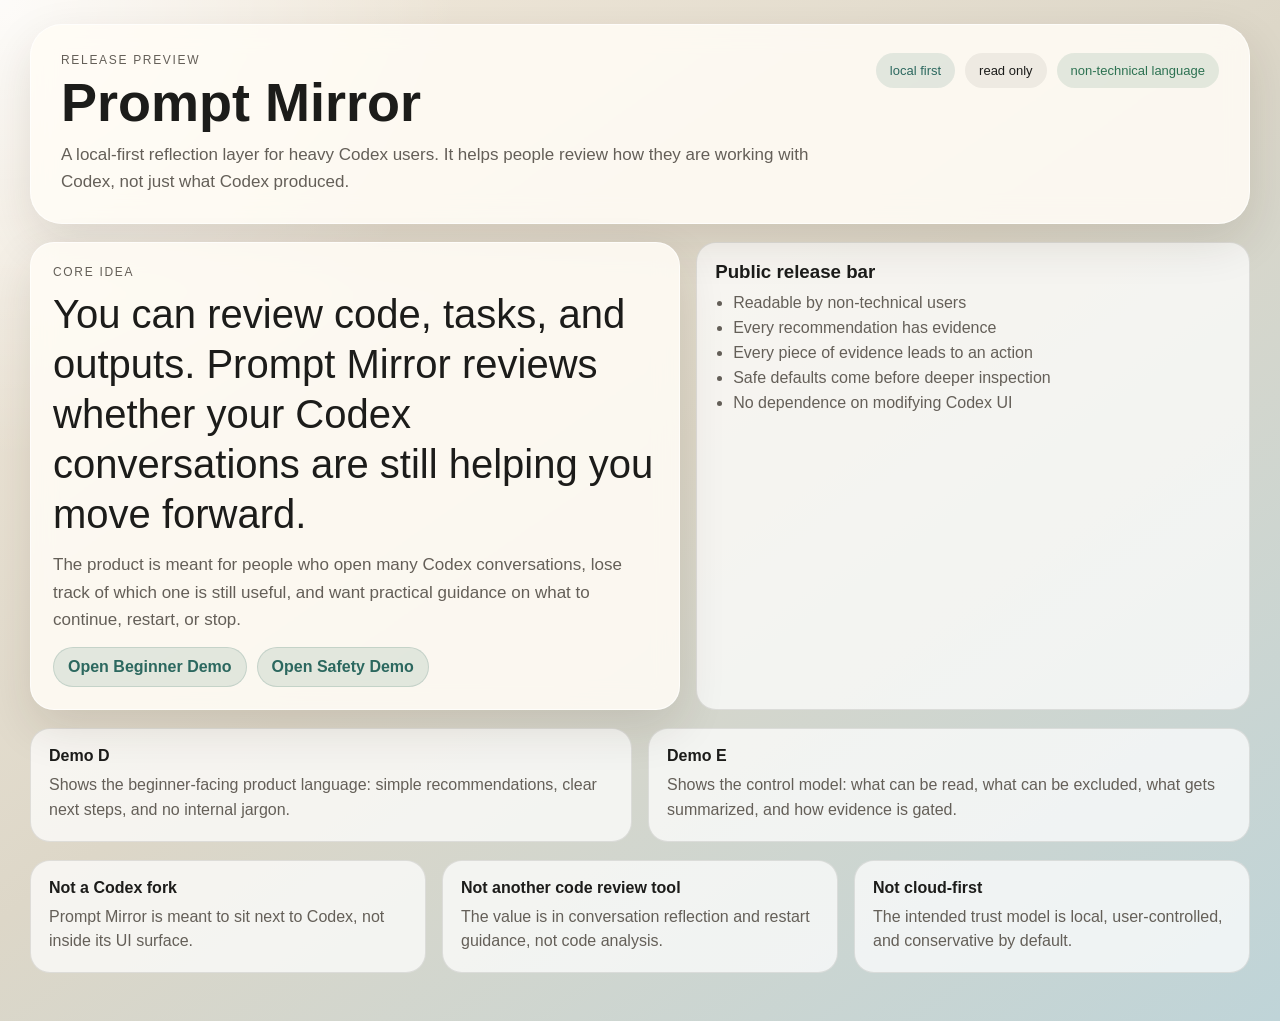
==== release-preview.html @ 80b86099 "feat: publish prompt mirror demos and local prototype" ====
<!DOCTYPE html>
<html lang="en">
<head>
  <meta charset="UTF-8">
  <meta name="viewport" content="width=device-width, initial-scale=1.0">
  <title>Prompt Mirror Release Preview</title>
  <link rel="stylesheet" href="./demo.css">
  <style>
    body.release {
      --accent: #2c685f;
      --accent-soft: rgba(44, 104, 95, 0.12);
      --good: #2d7252;
      background:
        radial-gradient(circle at top left, rgba(255,255,255,0.82), transparent 28%),
        linear-gradient(145deg, #f5ecde 0%, #ddd7c8 48%, #bfd4d8 100%);
    }

    .grid,
    .demo-grid,
    .release-notes {
      display: grid;
      gap: 16px;
      margin-bottom: 18px;
    }

    .grid {
      grid-template-columns: 1.08fr 0.92fr;
    }

    .demo-grid {
      grid-template-columns: 1fr 1fr;
    }

    .release-notes {
      grid-template-columns: repeat(3, 1fr);
    }

    .box {
      border-radius: 20px;
      padding: 18px;
      border: 1px solid var(--line);
      background: rgba(255,255,255,0.72);
    }

    .box h3,
    .box h4 {
      margin: 0 0 8px;
    }

    .box p,
    .box li {
      color: var(--muted);
      line-height: 1.55;
    }

    .box ul {
      margin: 0;
      padding-left: 18px;
    }

    .cta-row {
      display: flex;
      flex-wrap: wrap;
      gap: 10px;
      margin-top: 14px;
    }

    .cta {
      display: inline-block;
      padding: 10px 14px;
      border-radius: 999px;
      text-decoration: none;
      color: var(--accent);
      background: var(--accent-soft);
      border: 1px solid rgba(44, 104, 95, 0.16);
      font-weight: 600;
    }

    .big-copy {
      font-size: clamp(26px, 4vw, 40px);
      line-height: 1.25;
      margin: 10px 0 12px;
    }

    @media (max-width: 980px) {
      .grid,
      .demo-grid,
      .release-notes {
        grid-template-columns: 1fr;
      }
    }
  </style>
</head>
<body class="release">
  <main class="shell">
    <section class="hero">
      <div>
        <p class="eyebrow">Release Preview</p>
        <h1>Prompt Mirror</h1>
        <p class="lede">A local-first reflection layer for heavy Codex users. It helps people review how they are working with Codex, not just what Codex produced.</p>
      </div>
      <div class="hero-chip-row">
        <span class="chip accent">local first</span>
        <span class="chip">read only</span>
        <span class="chip good">non-technical language</span>
      </div>
    </section>

    <section class="grid">
      <article class="card">
        <p class="label">Core Idea</p>
        <div class="big-copy">You can review code, tasks, and outputs. Prompt Mirror reviews whether your Codex conversations are still helping you move forward.</div>
        <p class="lede">The product is meant for people who open many Codex conversations, lose track of which one is still useful, and want practical guidance on what to continue, restart, or stop.</p>
        <div class="cta-row">
          <a class="cta" href="./demo-d.html">Open Beginner Demo</a>
          <a class="cta" href="./demo-e.html">Open Safety Demo</a>
        </div>
      </article>

      <article class="box">
        <h3>Public release bar</h3>
        <ul>
          <li>Readable by non-technical users</li>
          <li>Every recommendation has evidence</li>
          <li>Every piece of evidence leads to an action</li>
          <li>Safe defaults come before deeper inspection</li>
          <li>No dependence on modifying Codex UI</li>
        </ul>
      </article>
    </section>

    <section class="demo-grid">
      <article class="box">
        <h4>Demo D</h4>
        <p>Shows the beginner-facing product language: simple recommendations, clear next steps, and no internal jargon.</p>
      </article>
      <article class="box">
        <h4>Demo E</h4>
        <p>Shows the control model: what can be read, what can be excluded, what gets summarized, and how evidence is gated.</p>
      </article>
    </section>

    <section class="release-notes">
      <article class="box">
        <h4>Not a Codex fork</h4>
        <p>Prompt Mirror is meant to sit next to Codex, not inside its UI surface.</p>
      </article>
      <article class="box">
        <h4>Not another code review tool</h4>
        <p>The value is in conversation reflection and restart guidance, not code analysis.</p>
      </article>
      <article class="box">
        <h4>Not cloud-first</h4>
        <p>The intended trust model is local, user-controlled, and conservative by default.</p>
      </article>
    </section>
  </main>
</body>
</html>
---- demo.css ----
:root {
  --bg: #efe7da;
  --paper: rgba(255, 252, 245, 0.88);
  --ink: #1c1c1a;
  --muted: #645f58;
  --line: rgba(28, 28, 26, 0.11);
  --accent: #b84c2a;
  --accent-soft: rgba(184, 76, 42, 0.14);
  --good: #2e7756;
  --warn: #b5751d;
  --danger: #9b3b35;
  --shadow: 0 18px 48px rgba(48, 33, 16, 0.12);
  --radius: 24px;
}

* {
  box-sizing: border-box;
}

body {
  margin: 0;
  font-family: "Segoe UI", "PingFang SC", "Microsoft YaHei", sans-serif;
  color: var(--ink);
  background:
    radial-gradient(circle at top left, rgba(255,255,255,0.72), transparent 28%),
    linear-gradient(135deg, #efe7da 0%, #dfd2bd 52%, #c7d7db 100%);
}

body.theme-reflect {
  --accent: #215f6b;
  --accent-soft: rgba(33, 95, 107, 0.12);
  --good: #1f6d58;
  background:
    radial-gradient(circle at top right, rgba(255,255,255,0.68), transparent 32%),
    linear-gradient(140deg, #f4ecdf 0%, #ddd6c9 45%, #b9d0d6 100%);
}

.shell {
  width: min(1220px, calc(100vw - 32px));
  margin: 24px auto 48px;
}

.hero,
.panel,
.stats-grid {
  margin-bottom: 18px;
}

.hero,
.card,
.stat-card {
  background: var(--paper);
  backdrop-filter: blur(12px);
  border: 1px solid rgba(255, 255, 255, 0.7);
  box-shadow: var(--shadow);
}

.hero {
  border-radius: 32px;
  padding: 28px 30px;
  display: flex;
  justify-content: space-between;
  gap: 20px;
  align-items: flex-start;
}

.eyebrow,
.label {
  margin: 0 0 8px;
  text-transform: uppercase;
  letter-spacing: 0.14em;
  font-size: 12px;
  color: var(--muted);
}

h1, h2, h3, h4, p {
  margin: 0;
}

h1 {
  font-size: clamp(32px, 5vw, 54px);
  line-height: 1;
  margin-bottom: 12px;
}

.lede {
  max-width: 780px;
  color: var(--muted);
  font-size: 17px;
  line-height: 1.6;
}

.hero-chip-row {
  display: flex;
  flex-wrap: wrap;
  gap: 10px;
  justify-content: flex-end;
}

.chip {
  border-radius: 999px;
  padding: 10px 14px;
  font-size: 13px;
  background: rgba(28, 28, 26, 0.06);
}

.chip.accent {
  background: var(--accent-soft);
  color: var(--accent);
}

.chip.good {
  background: rgba(46, 119, 86, 0.12);
  color: var(--good);
}

.chip.warn {
  background: rgba(181, 117, 29, 0.12);
  color: var(--warn);
}

.stats-grid {
  display: grid;
  grid-template-columns: repeat(4, 1fr);
  gap: 16px;
}

.stats-grid.alt {
  grid-template-columns: repeat(3, 1fr);
}

.stat-card,
.card {
  border-radius: var(--radius);
  padding: 22px;
}

.stat-card h2 {
  font-size: clamp(24px, 4vw, 42px);
  margin-bottom: 8px;
}

.stat-card p:last-child {
  color: var(--muted);
  line-height: 1.5;
}

.two-col,
.split-hero {
  display: grid;
  grid-template-columns: 1.2fr 1fr;
  gap: 16px;
}

.single {
  display: block;
}

.card-head {
  display: flex;
  justify-content: space-between;
  gap: 16px;
  align-items: flex-start;
  margin-bottom: 18px;
}

.thread-list,
.signal-list,
.journal-feed,
.coach-stack,
.timeline-notes {
  display: grid;
  gap: 12px;
}

.thread-item,
.coach-note,
.journal-feed article {
  border-radius: 18px;
  padding: 16px;
  border: 1px solid var(--line);
  background: rgba(255, 255, 255, 0.66);
}

.thread-item {
  display: grid;
  grid-template-columns: 1fr auto;
  gap: 14px;
}

.thread-item h4,
.coach-note h4,
.journal-feed h4 {
  margin-bottom: 8px;
}

.thread-item p,
.signal-list p,
.coach-note p,
.journal-feed p,
.timeline-notes li,
.review-summary p,
.action-grid p {
  color: var(--muted);
  line-height: 1.5;
}

.thread-item.danger {
  border-left: 6px solid var(--danger);
}

.thread-item.warn {
  border-left: 6px solid var(--warn);
}

.thread-item.good {
  border-left: 6px solid var(--good);
}

.score-block {
  min-width: 84px;
  text-align: right;
}

.score-block strong {
  display: block;
  font-size: 30px;
}

.score-block span,
.journal-feed article span {
  font-size: 12px;
  text-transform: uppercase;
  letter-spacing: 0.08em;
  color: var(--muted);
}

.signal-list {
  list-style: none;
  padding: 0;
  margin: 0 0 18px;
}

.signal-list li {
  padding: 14px 0;
  border-bottom: 1px solid var(--line);
}

.signal-list li:last-child {
  border-bottom: 0;
}

.mini-chart {
  display: grid;
  grid-template-columns: repeat(7, 1fr);
  gap: 10px;
  align-items: end;
  height: 170px;
}

.bar {
  position: relative;
  border-radius: 18px 18px 10px 10px;
  background: linear-gradient(180deg, var(--accent) 0%, rgba(255,255,255,0.5) 100%);
  min-height: 52px;
}

.bar span {
  position: absolute;
  bottom: -28px;
  left: 50%;
  transform: translateX(-50%);
  font-size: 12px;
  color: var(--muted);
}

.h58 { height: 58px; }
.h60 { height: 60px; }
.h64 { height: 64px; }
.h72 { height: 72px; }
.h76 { height: 76px; }
.h84 { height: 84px; }
.h88 { height: 88px; }

.focus-card {
  padding-bottom: 24px;
}

.action-grid {
  display: grid;
  grid-template-columns: repeat(3, 1fr);
  gap: 14px;
}

.action-grid > div {
  padding: 16px;
  border-radius: 18px;
  background: rgba(255,255,255,0.66);
  border: 1px solid var(--line);
}

.diary-card,
.review-card {
  min-height: 340px;
}

.mood-ring {
  width: 190px;
  height: 190px;
  border-radius: 50%;
  margin: 10px 0 18px;
  display: grid;
  place-items: center;
  background:
    radial-gradient(circle closest-side, rgba(255,252,245,0.92) 66%, transparent 67%),
    conic-gradient(var(--accent) 0 259deg, rgba(28,28,26,0.1) 259deg 360deg);
}

.mood-ring strong {
  display: block;
  text-align: center;
  font-size: 42px;
}

.mood-ring span {
  display: block;
  text-align: center;
  color: var(--muted);
}

.timeline-notes {
  list-style: none;
  padding: 0;
}

.timeline-notes li {
  padding-left: 18px;
  position: relative;
}

.timeline-notes li::before {
  content: "";
  position: absolute;
  left: 0;
  top: 10px;
  width: 8px;
  height: 8px;
  border-radius: 50%;
  background: var(--accent);
}

.wave {
  position: relative;
  height: 120px;
  margin: 18px 0 22px;
  border-bottom: 1px solid var(--line);
}

.dot {
  position: absolute;
  width: 18px;
  height: 18px;
  border-radius: 50%;
  background: var(--accent);
  box-shadow: 0 0 0 8px var(--accent-soft);
}

.d1 { left: 4%; top: 60px; }
.d2 { left: 18%; top: 30px; }
.d3 { left: 33%; top: 46px; }
.d4 { left: 48%; top: 18px; }
.d5 { left: 62%; top: 52px; }
.d6 { left: 76%; top: 26px; }
.d7 { left: 90%; top: 42px; }

.wave::before {
  content: "";
  position: absolute;
  left: 6%;
  right: 4%;
  top: 51px;
  height: 3px;
  background: linear-gradient(90deg, transparent 0%, var(--accent) 12%, var(--accent) 88%, transparent 100%);
  transform: rotate(-6deg);
}

.review-summary {
  display: grid;
  gap: 10px;
}

@media (max-width: 980px) {
  .stats-grid,
  .stats-grid.alt,
  .two-col,
  .split-hero,
  .action-grid {
    grid-template-columns: 1fr;
  }

  .hero {
    flex-direction: column;
  }

  .hero-chip-row {
    justify-content: flex-start;
  }
}
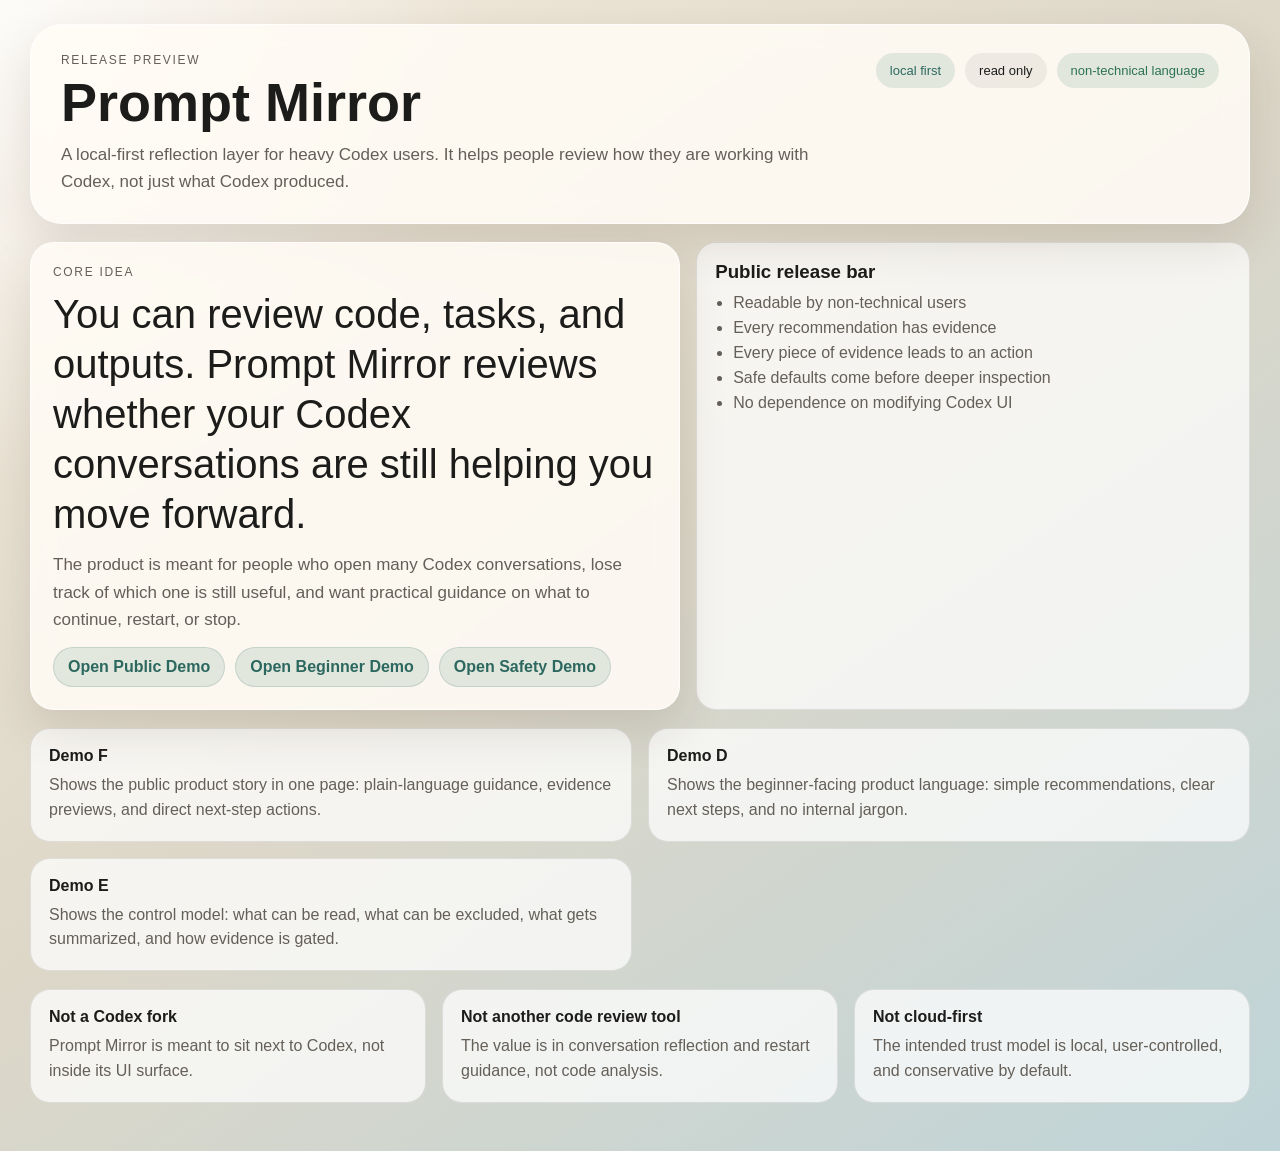
==== commit 1e65a178: "feat: add public-facing release demo" ====
--- a/release-preview.html
+++ b/release-preview.html
@@ -112,6 +112,7 @@
         <div class="big-copy">You can review code, tasks, and outputs. Prompt Mirror reviews whether your Codex conversations are still helping you move forward.</div>
         <p class="lede">The product is meant for people who open many Codex conversations, lose track of which one is still useful, and want practical guidance on what to continue, restart, or stop.</p>
         <div class="cta-row">
+          <a class="cta" href="./demo-f.html">Open Public Demo</a>
           <a class="cta" href="./demo-d.html">Open Beginner Demo</a>
           <a class="cta" href="./demo-e.html">Open Safety Demo</a>
         </div>
@@ -130,6 +131,10 @@
     </section>
 
     <section class="demo-grid">
+      <article class="box">
+        <h4>Demo F</h4>
+        <p>Shows the public product story in one page: plain-language guidance, evidence previews, and direct next-step actions.</p>
+      </article>
       <article class="box">
         <h4>Demo D</h4>
         <p>Shows the beginner-facing product language: simple recommendations, clear next steps, and no internal jargon.</p>
